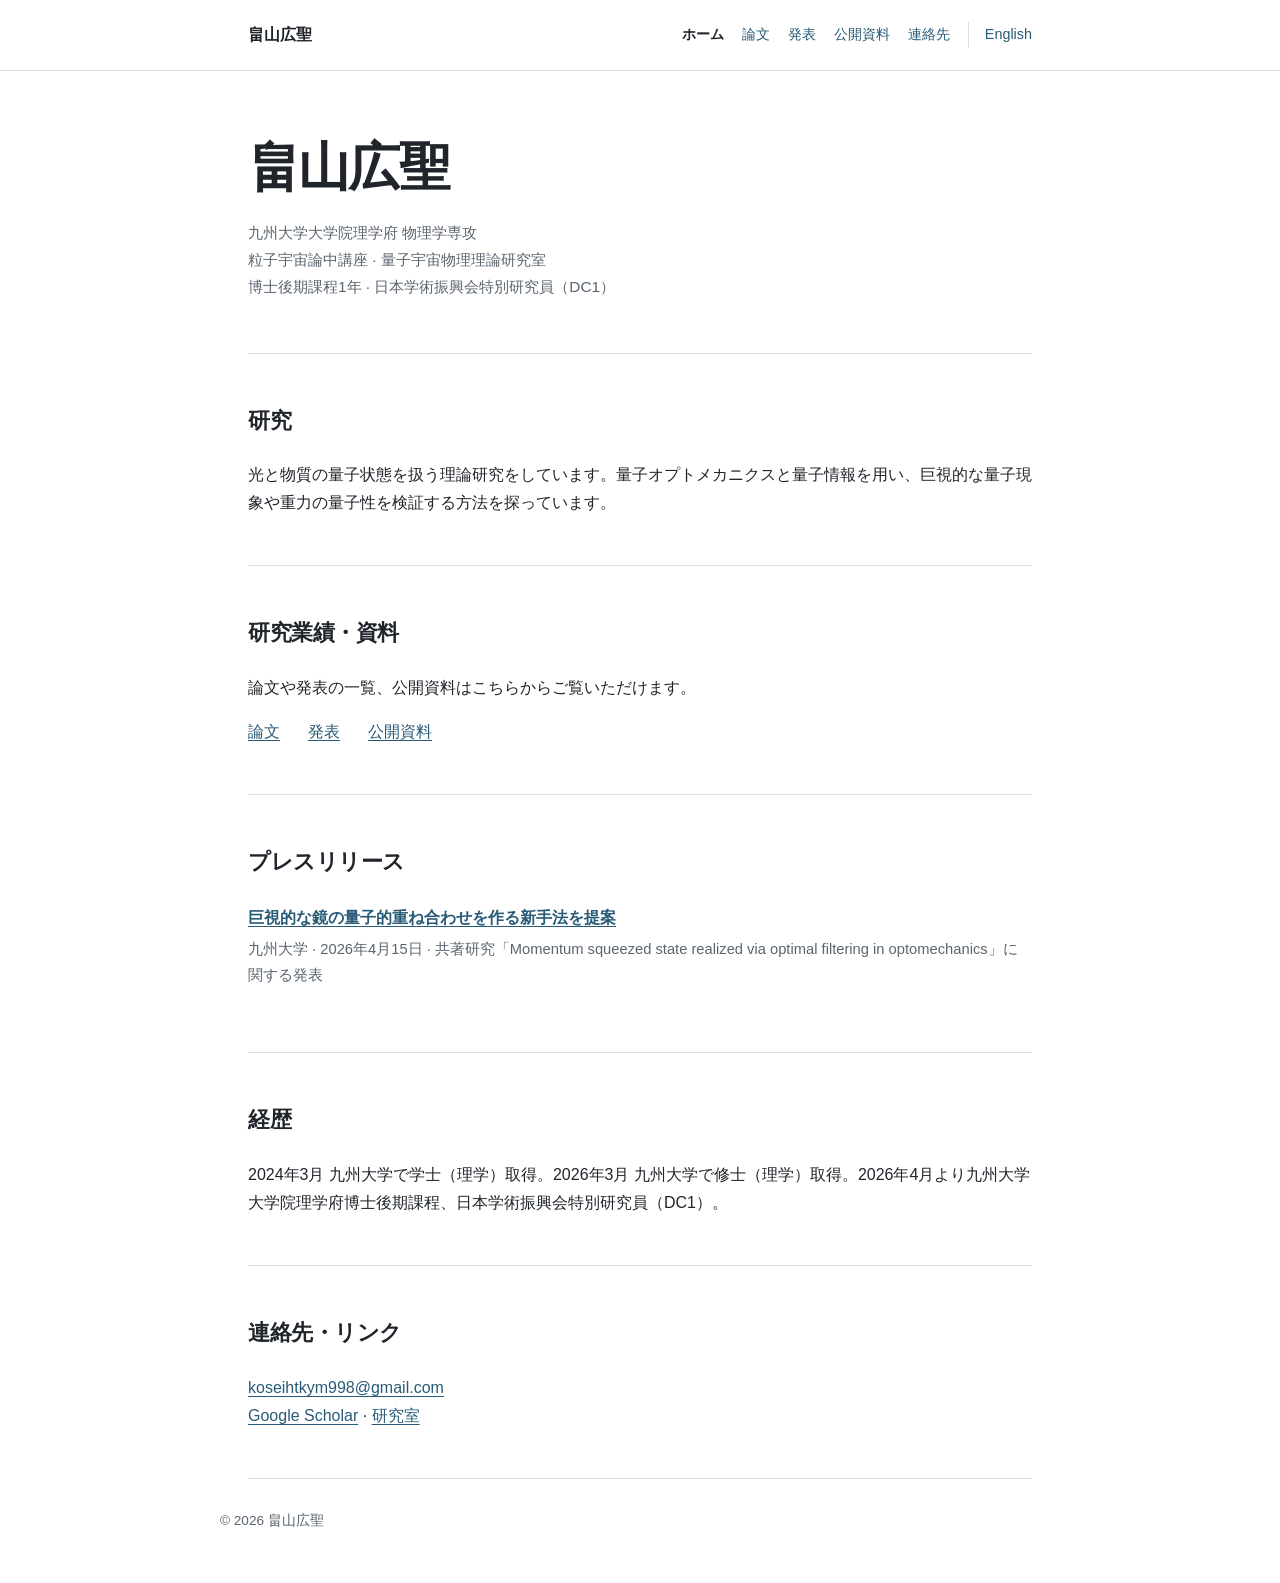
==== index.html @ 405ecbb1 "Restructure bilingual research homepage" ====
<!doctype html>
<html lang="ja">
<head>
<meta charset="utf-8">
<meta name="viewport" content="width=device-width, initial-scale=1">
<meta name="google-site-verification" content="6nYx5RPmrG_COoTqqNHpRUBD3Qcdv2ayeWorcbLdiOY">
<title>畠山広聖 | 九州大学</title>
<meta name="description" content="畠山広聖の研究者ウェブサイト。研究、論文、発表、公開資料と連絡先。">
<link rel="canonical" href="https://kosei103.github.io/">
<link rel="alternate" hreflang="ja" href="https://kosei103.github.io/">
<link rel="alternate" hreflang="en" href="https://kosei103.github.io/en/">
<link rel="stylesheet" href="style.css">
</head>
<body>
<header class="top"><div class="wrap"><a class="brand" href="/">畠山広聖</a><nav class="nav" aria-label="主要メニュー"><a href="/" aria-current="page">ホーム</a><a href="/publications/">論文</a><a href="/talks/">発表</a><a href="/resources/">公開資料</a><a href="/#contact">連絡先</a><a class="lang" href="/en/" lang="en">English</a></nav></div></header>
<main class="wrap">
<section class="hero"><h1>畠山広聖</h1><p class="meta">九州大学大学院理学府 物理学専攻<br>粒子宇宙論中講座 · 量子宇宙物理理論研究室<br>博士後期課程1年 · 日本学術振興会特別研究員（DC1）</p></section>
<section class="section" id="research"><h2>研究</h2><p>光と物質の量子状態を扱う理論研究をしています。量子オプトメカニクスと量子情報を用い、巨視的な量子現象や重力の量子性を検証する方法を探っています。</p></section>
<section class="section directory"><h2>研究業績・資料</h2><p>論文や発表の一覧、公開資料はこちらからご覧いただけます。</p><ul class="directory-list"><li id="publications"><a href="/publications/">論文</a></li><li id="talks"><a href="/talks/">発表</a></li><li id="resources"><a href="/resources/">公開資料</a></li></ul></section>
<section class="section" id="press"><h2>プレスリリース</h2><ul class="list"><li><h3><a href="https://www.kyushu-u.ac.jp/ja/researches/view/1453/">巨視的な鏡の量子的重ね合わせを作る新手法を提案</a></h3><div class="detail">九州大学 · 2026年4月15日 · 共著研究「Momentum squeezed state realized via optimal filtering in optomechanics」に関する発表</div></li></ul></section>
<section class="section" id="cv"><h2>経歴</h2><p>2024年3月 九州大学で学士（理学）取得。2026年3月 九州大学で修士（理学）取得。2026年4月より九州大学大学院理学府博士後期課程、日本学術振興会特別研究員（DC1）。</p></section>
<section class="section" id="contact"><h2>連絡先・リンク</h2><p><a href="mailto:koseihtkym998@gmail.com">koseihtkym998@gmail.com</a><br><a href="https://scholar.google.com/citations?user=Q-Be8_AAAAAJ&amp;hl=ja">Google Scholar</a> · <a href="https://sites.google.com/view/cosmologykyushu/home">研究室</a></p></section>
</main>
<footer class="wrap footer">© <span id="year">2026</span> 畠山広聖</footer><script>document.getElementById("year").textContent=new Date().getFullYear()</script>
</body></html>
---- style.css ----
:root{color-scheme:light;--ink:#20252b;--muted:#5b6570;--rule:#dce1e5;--accent:#285b77;--paper:#fff}
*{box-sizing:border-box}
html{scroll-behavior:smooth}
body{margin:0;background:var(--paper);color:var(--ink);font:16px/1.75 -apple-system,BlinkMacSystemFont,"Hiragino Kaku Gothic ProN","Yu Gothic",Meiryo,Arial,sans-serif}
a{color:var(--accent);text-underline-offset:.18em}
a:hover{text-decoration-thickness:2px}
.wrap{max-width:840px;margin:auto;padding:0 28px}
.top{border-bottom:1px solid var(--rule)}
.top .wrap{display:flex;align-items:center;justify-content:space-between;gap:16px;min-height:70px}
.brand{font-size:1rem;font-weight:650;color:var(--ink);text-decoration:none}
.nav{display:flex;gap:18px;align-items:center;flex-wrap:wrap;font-size:.9rem}
.nav a{text-decoration:none}
.nav a[aria-current=page]{color:var(--ink);font-weight:650}
.lang{border-left:1px solid var(--rule);padding-left:16px}
.hero{padding:64px 0 52px;border-bottom:1px solid var(--rule)}
h1{font-size:clamp(2.05rem,6vw,3.25rem);font-weight:650;letter-spacing:-.035em;line-height:1.25;margin:0 0 20px}
h2{font-size:1.35rem;letter-spacing:-.02em;margin:0 0 22px}
h3{font-size:1.03rem;margin:0 0 5px}
.meta{margin:0;color:var(--muted);font-size:.96rem}
.section{padding:48px 0;border-bottom:1px solid var(--rule)}
.section p{margin:0 0 15px}
.section p:last-child{margin-bottom:0}
.directory-list{list-style:none;display:flex;flex-wrap:wrap;gap:12px 28px;padding:0;margin:16px 0 0}
.directory-list li{scroll-margin-top:24px}
.list{list-style:none;padding:0;margin:0}
.list li{padding:16px 0;border-top:1px solid var(--rule)}
.list li:first-child{border-top:0;padding-top:0}
.list.numbered{list-style:decimal;padding-left:2rem}
.list.numbered li{padding-left:.35rem}
.list.numbered li::marker{color:var(--muted);font-variant-numeric:tabular-nums}
.detail{color:var(--muted);font-size:.92rem}
.page-head{padding:62px 0 20px}
.page-head h1{font-size:clamp(1.9rem,5vw,2.7rem);margin:0}
.subpage-content{padding-top:12px}
.page-note{margin-bottom:24px!important}
.footer{color:var(--muted);font-size:.85rem;padding:30px 0 50px}
@media(max-width:610px){.top .wrap{align-items:flex-start;flex-direction:column;padding-top:16px;padding-bottom:16px;gap:8px}.nav{gap:12px 15px}.hero{padding:48px 0 40px}.section{padding:38px 0}.page-head{padding-top:42px}}
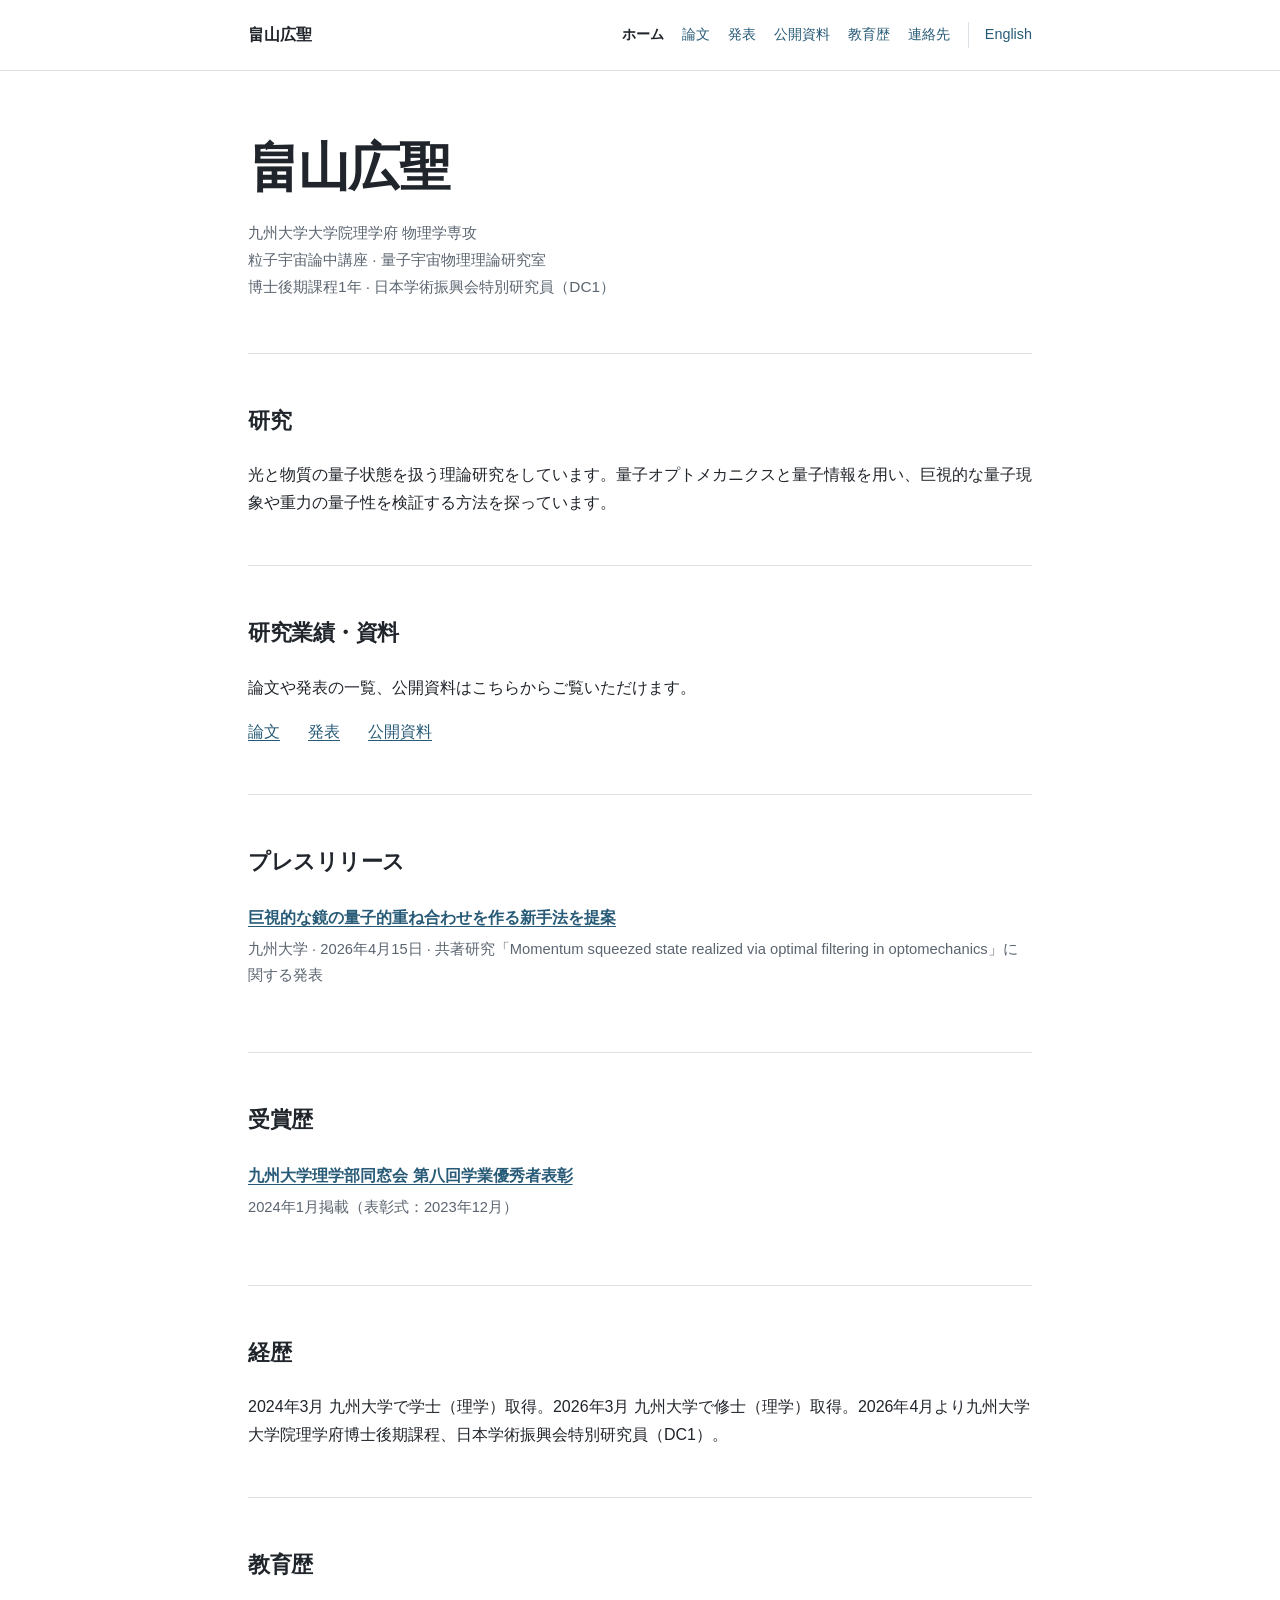
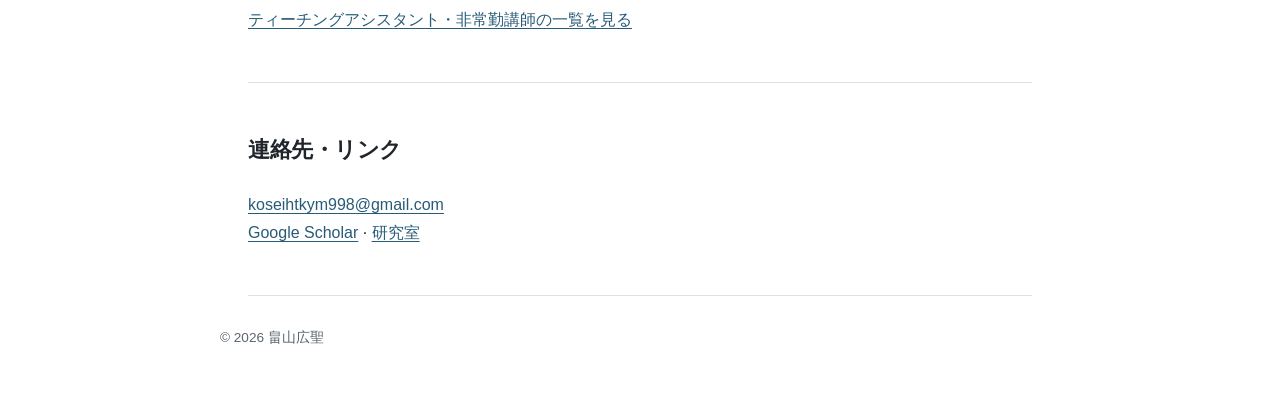
==== commit 02079a73: "Add award and teaching navigation" ====
--- a/index.html
+++ b/index.html
@@ -12,13 +12,15 @@
 <link rel="stylesheet" href="style.css">
 </head>
 <body>
-<header class="top"><div class="wrap"><a class="brand" href="/">畠山広聖</a><nav class="nav" aria-label="主要メニュー"><a href="/" aria-current="page">ホーム</a><a href="/publications/">論文</a><a href="/talks/">発表</a><a href="/resources/">公開資料</a><a href="/#contact">連絡先</a><a class="lang" href="/en/" lang="en">English</a></nav></div></header>
+<header class="top"><div class="wrap"><a class="brand" href="/">畠山広聖</a><nav class="nav" aria-label="主要メニュー"><a href="/" aria-current="page">ホーム</a><a href="/publications/">論文</a><a href="/talks/">発表</a><a href="/resources/">公開資料</a><a href="/teaching/">教育歴</a><a href="/#contact">連絡先</a><a class="lang" href="/en/" lang="en">English</a></nav></div></header>
 <main class="wrap">
 <section class="hero"><h1>畠山広聖</h1><p class="meta">九州大学大学院理学府 物理学専攻<br>粒子宇宙論中講座 · 量子宇宙物理理論研究室<br>博士後期課程1年 · 日本学術振興会特別研究員（DC1）</p></section>
 <section class="section" id="research"><h2>研究</h2><p>光と物質の量子状態を扱う理論研究をしています。量子オプトメカニクスと量子情報を用い、巨視的な量子現象や重力の量子性を検証する方法を探っています。</p></section>
 <section class="section directory"><h2>研究業績・資料</h2><p>論文や発表の一覧、公開資料はこちらからご覧いただけます。</p><ul class="directory-list"><li id="publications"><a href="/publications/">論文</a></li><li id="talks"><a href="/talks/">発表</a></li><li id="resources"><a href="/resources/">公開資料</a></li></ul></section>
 <section class="section" id="press"><h2>プレスリリース</h2><ul class="list"><li><h3><a href="https://www.kyushu-u.ac.jp/ja/researches/view/1453/">巨視的な鏡の量子的重ね合わせを作る新手法を提案</a></h3><div class="detail">九州大学 · 2026年4月15日 · 共著研究「Momentum squeezed state realized via optimal filtering in optomechanics」に関する発表</div></li></ul></section>
+<section class="section" id="awards"><h2>受賞歴</h2><ul class="list"><li><h3><a href="https://alumni.sci.kyushu-u.ac.jp/news/news_240115.html">九州大学理学部同窓会 第八回学業優秀者表彰</a></h3><div class="detail">2024年1月掲載（表彰式：2023年12月）</div></li></ul></section>
 <section class="section" id="cv"><h2>経歴</h2><p>2024年3月 九州大学で学士（理学）取得。2026年3月 九州大学で修士（理学）取得。2026年4月より九州大学大学院理学府博士後期課程、日本学術振興会特別研究員（DC1）。</p></section>
+<section class="section"><h2>教育歴</h2><p><a href="/teaching/">ティーチングアシスタント・非常勤講師の一覧を見る</a></p></section>
 <section class="section" id="contact"><h2>連絡先・リンク</h2><p><a href="mailto:koseihtkym998@gmail.com">koseihtkym998@gmail.com</a><br><a href="https://scholar.google.com/citations?user=Q-Be8_AAAAAJ&amp;hl=ja">Google Scholar</a> · <a href="https://sites.google.com/view/cosmologykyushu/home">研究室</a></p></section>
 </main>
 <footer class="wrap footer">© <span id="year">2026</span> 畠山広聖</footer><script>document.getElementById("year").textContent=new Date().getFullYear()</script>
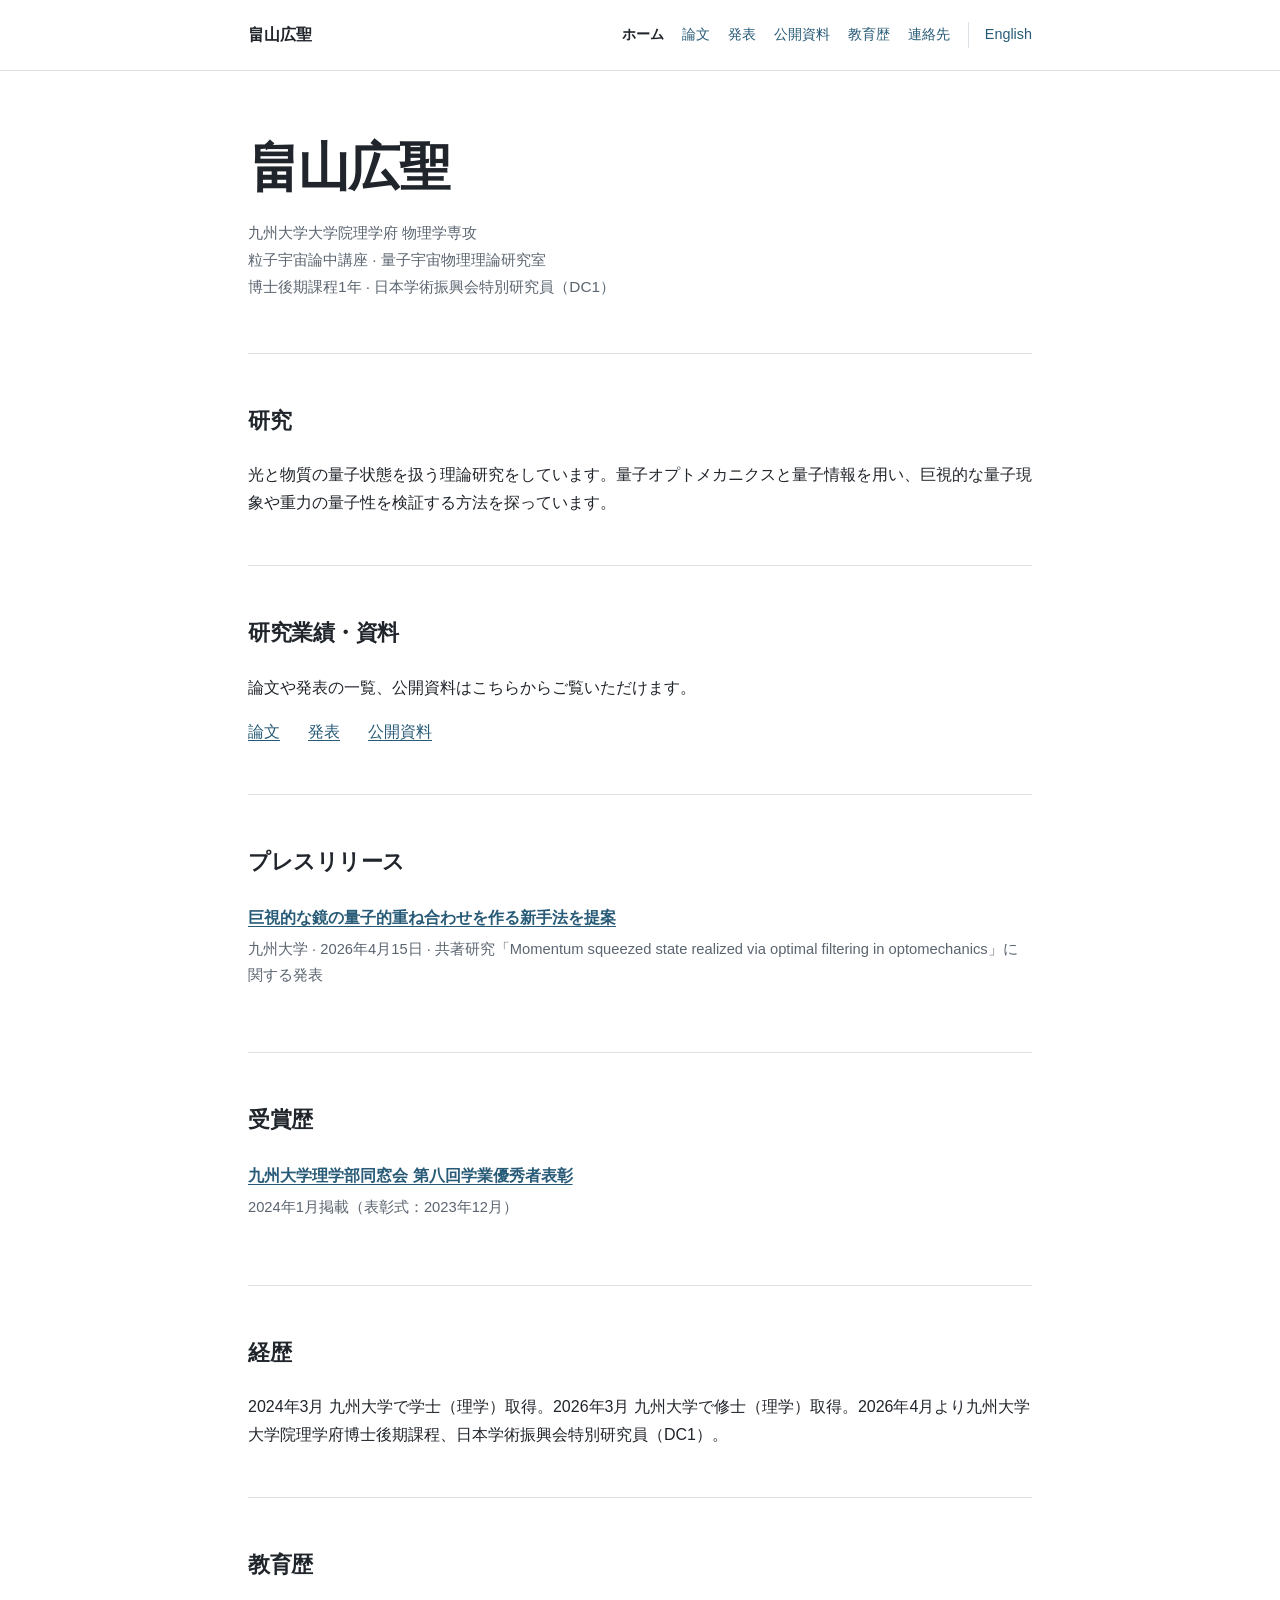
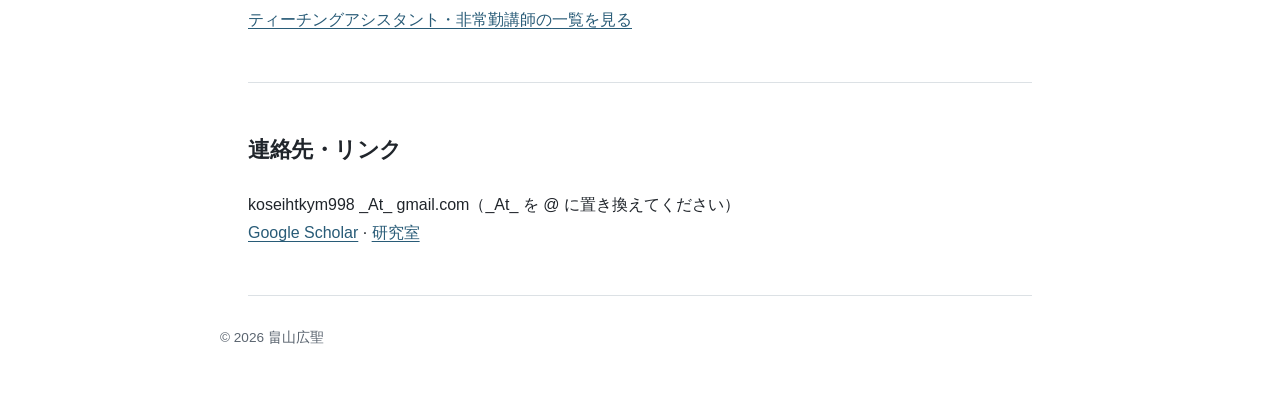
==== commit e49f3870: "Update search title and contact display" ====
--- a/index.html
+++ b/index.html
@@ -4,8 +4,8 @@
 <meta charset="utf-8">
 <meta name="viewport" content="width=device-width, initial-scale=1">
 <meta name="google-site-verification" content="6nYx5RPmrG_COoTqqNHpRUBD3Qcdv2ayeWorcbLdiOY">
-<title>畠山広聖 | 九州大学</title>
-<meta name="description" content="畠山広聖の研究者ウェブサイト。研究、論文、発表、公開資料と連絡先。">
+<title>Kosei Hatakeyama webpage - 畠山広聖</title>
+<meta name="description" content="畠山広聖（Kosei Hatakeyama）。九州大学大学院理学府 物理学専攻、量子宇宙物理理論研究室。博士後期課程・日本学術振興会特別研究員（DC1）。">
 <link rel="canonical" href="https://kosei103.github.io/">
 <link rel="alternate" hreflang="ja" href="https://kosei103.github.io/">
 <link rel="alternate" hreflang="en" href="https://kosei103.github.io/en/">
@@ -19,9 +19,9 @@
 <section class="section directory"><h2>研究業績・資料</h2><p>論文や発表の一覧、公開資料はこちらからご覧いただけます。</p><ul class="directory-list"><li id="publications"><a href="/publications/">論文</a></li><li id="talks"><a href="/talks/">発表</a></li><li id="resources"><a href="/resources/">公開資料</a></li></ul></section>
 <section class="section" id="press"><h2>プレスリリース</h2><ul class="list"><li><h3><a href="https://www.kyushu-u.ac.jp/ja/researches/view/1453/">巨視的な鏡の量子的重ね合わせを作る新手法を提案</a></h3><div class="detail">九州大学 · 2026年4月15日 · 共著研究「Momentum squeezed state realized via optimal filtering in optomechanics」に関する発表</div></li></ul></section>
 <section class="section" id="awards"><h2>受賞歴</h2><ul class="list"><li><h3><a href="https://alumni.sci.kyushu-u.ac.jp/news/news_240115.html">九州大学理学部同窓会 第八回学業優秀者表彰</a></h3><div class="detail">2024年1月掲載（表彰式：2023年12月）</div></li></ul></section>
-<section class="section" id="cv"><h2>経歴</h2><p>2024年3月 九州大学で学士（理学）取得。2026年3月 九州大学で修士（理学）取得。2026年4月より九州大学大学院理学府博士後期課程、日本学術振興会特別研究員（DC1）。</p></section>
+<section class="section" id="cv" data-nosnippet><h2>経歴</h2><p>2024年3月 九州大学で学士（理学）取得。2026年3月 九州大学で修士（理学）取得。2026年4月より九州大学大学院理学府博士後期課程、日本学術振興会特別研究員（DC1）。</p></section>
 <section class="section"><h2>教育歴</h2><p><a href="/teaching/">ティーチングアシスタント・非常勤講師の一覧を見る</a></p></section>
-<section class="section" id="contact"><h2>連絡先・リンク</h2><p><a href="mailto:koseihtkym998@gmail.com">koseihtkym998@gmail.com</a><br><a href="https://scholar.google.com/citations?user=Q-Be8_AAAAAJ&amp;hl=ja">Google Scholar</a> · <a href="https://sites.google.com/view/cosmologykyushu/home">研究室</a></p></section>
+<section class="section" id="contact"><h2>連絡先・リンク</h2><p>koseihtkym998 _At_ gmail.com（_At_ を @ に置き換えてください）<br><a href="https://scholar.google.com/citations?user=Q-Be8_AAAAAJ&amp;hl=ja">Google Scholar</a> · <a href="https://sites.google.com/view/cosmologykyushu/home">研究室</a></p></section>
 </main>
 <footer class="wrap footer">© <span id="year">2026</span> 畠山広聖</footer><script>document.getElementById("year").textContent=new Date().getFullYear()</script>
 </body></html>
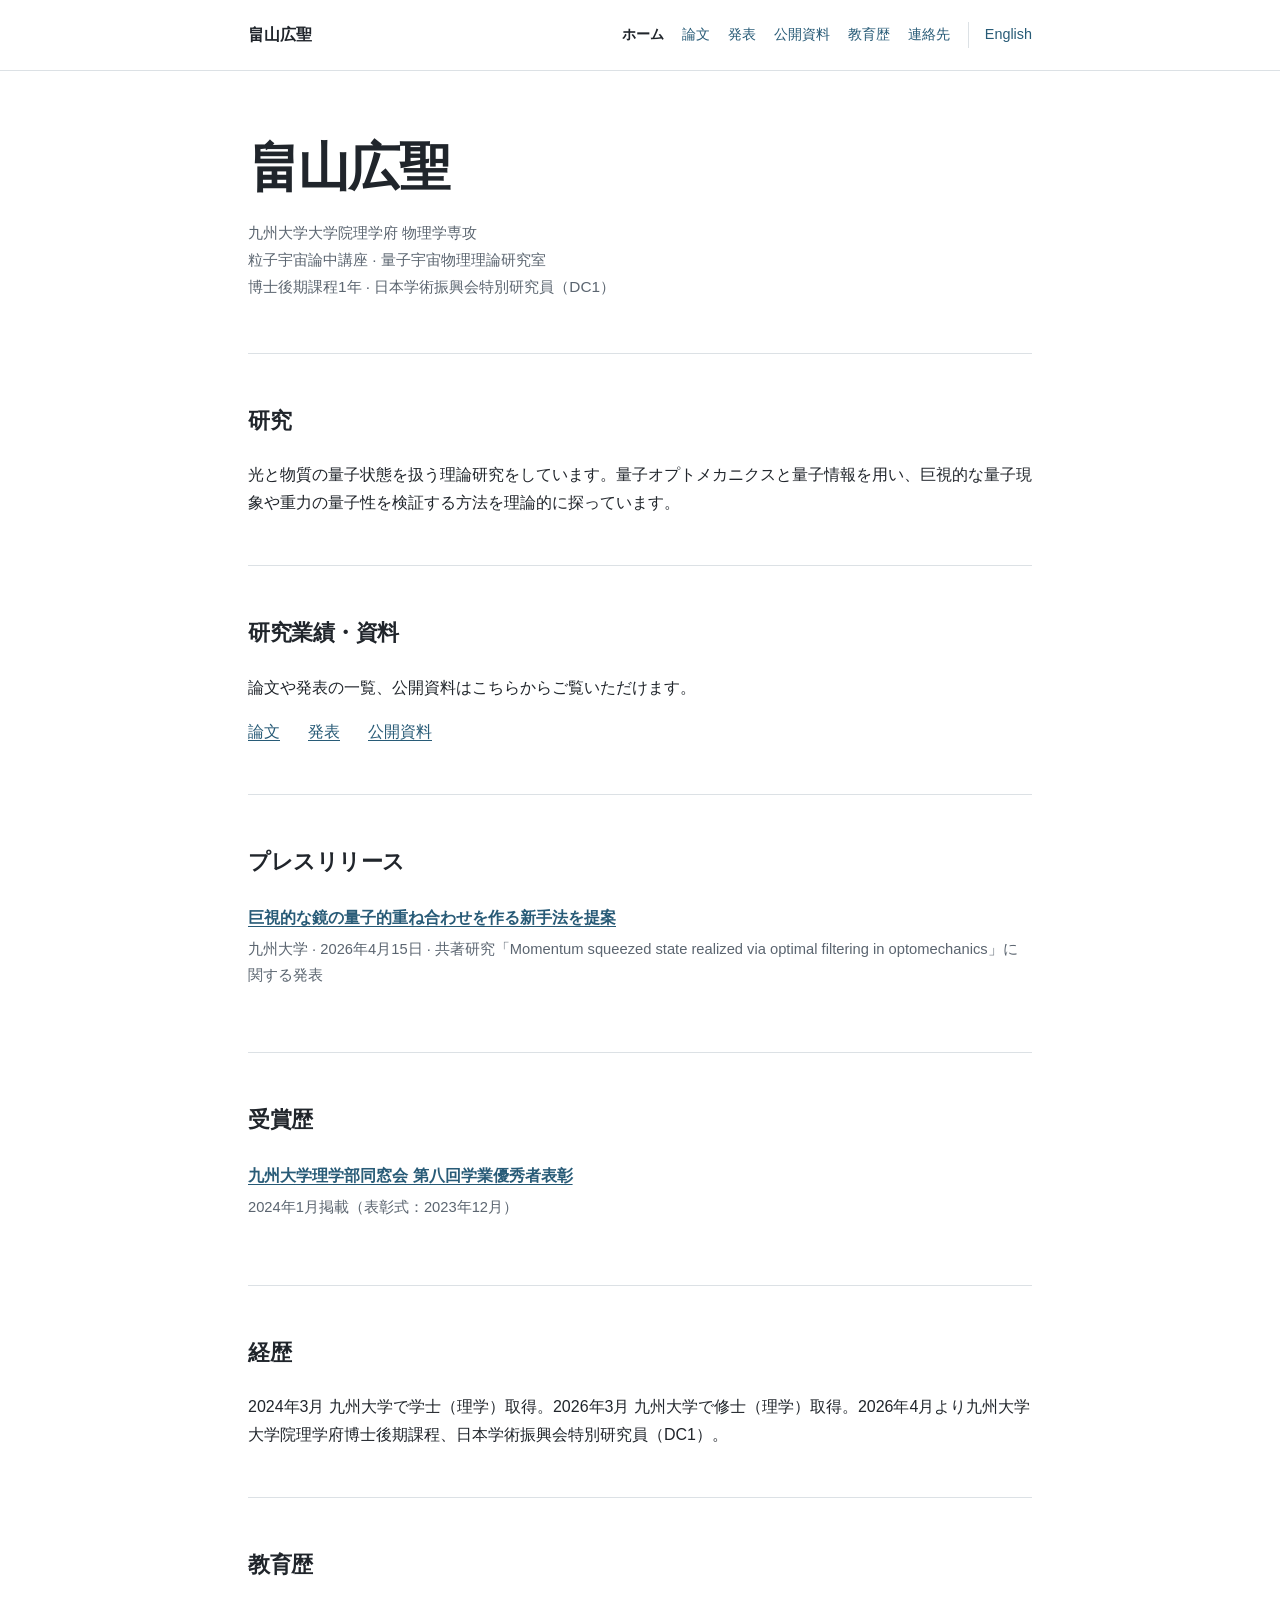
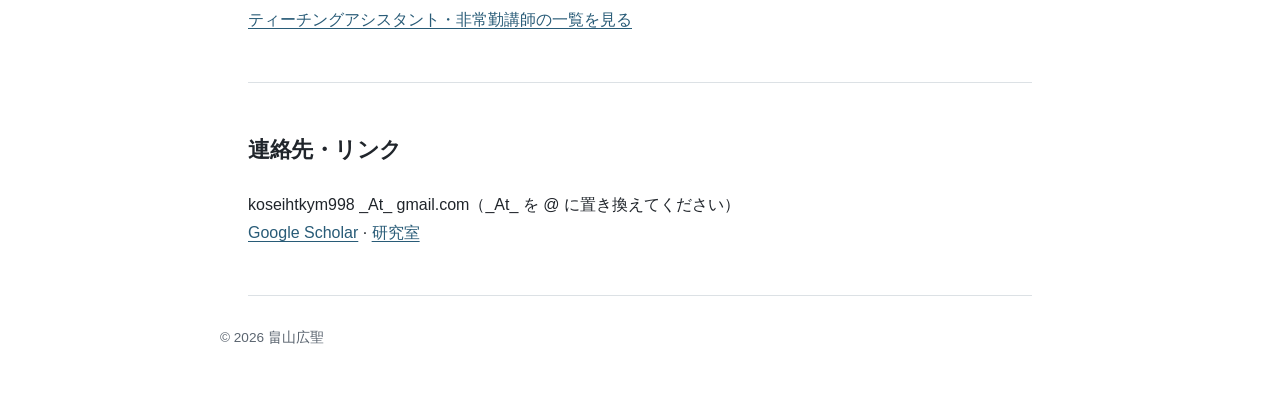
==== commit a88a9332: "Update index.html" ====
--- a/index.html
+++ b/index.html
@@ -5,7 +5,7 @@
 <meta name="viewport" content="width=device-width, initial-scale=1">
 <meta name="google-site-verification" content="6nYx5RPmrG_COoTqqNHpRUBD3Qcdv2ayeWorcbLdiOY">
 <title>Kosei Hatakeyama webpage - 畠山広聖</title>
-<meta name="description" content="畠山広聖（Kosei Hatakeyama）。九州大学大学院理学府 物理学専攻、量子宇宙物理理論研究室。博士後期課程・日本学術振興会特別研究員（DC1）。">
+<meta name="description" content="畠山広聖（Kosei Hatakeyama）。九州大学大学院理学府 物理学専攻 量子宇宙物理理論研究室。博士後期課程・日本学術振興会特別研究員（DC1）。">
 <link rel="canonical" href="https://kosei103.github.io/">
 <link rel="alternate" hreflang="ja" href="https://kosei103.github.io/">
 <link rel="alternate" hreflang="en" href="https://kosei103.github.io/en/">
@@ -15,7 +15,7 @@
 <header class="top"><div class="wrap"><a class="brand" href="/">畠山広聖</a><nav class="nav" aria-label="主要メニュー"><a href="/" aria-current="page">ホーム</a><a href="/publications/">論文</a><a href="/talks/">発表</a><a href="/resources/">公開資料</a><a href="/teaching/">教育歴</a><a href="/#contact">連絡先</a><a class="lang" href="/en/" lang="en">English</a></nav></div></header>
 <main class="wrap">
 <section class="hero"><h1>畠山広聖</h1><p class="meta">九州大学大学院理学府 物理学専攻<br>粒子宇宙論中講座 · 量子宇宙物理理論研究室<br>博士後期課程1年 · 日本学術振興会特別研究員（DC1）</p></section>
-<section class="section" id="research"><h2>研究</h2><p>光と物質の量子状態を扱う理論研究をしています。量子オプトメカニクスと量子情報を用い、巨視的な量子現象や重力の量子性を検証する方法を探っています。</p></section>
+<section class="section" id="research"><h2>研究</h2><p>光と物質の量子状態を扱う理論研究をしています。量子オプトメカニクスと量子情報を用い、巨視的な量子現象や重力の量子性を検証する方法を理論的に探っています。</p></section>
 <section class="section directory"><h2>研究業績・資料</h2><p>論文や発表の一覧、公開資料はこちらからご覧いただけます。</p><ul class="directory-list"><li id="publications"><a href="/publications/">論文</a></li><li id="talks"><a href="/talks/">発表</a></li><li id="resources"><a href="/resources/">公開資料</a></li></ul></section>
 <section class="section" id="press"><h2>プレスリリース</h2><ul class="list"><li><h3><a href="https://www.kyushu-u.ac.jp/ja/researches/view/1453/">巨視的な鏡の量子的重ね合わせを作る新手法を提案</a></h3><div class="detail">九州大学 · 2026年4月15日 · 共著研究「Momentum squeezed state realized via optimal filtering in optomechanics」に関する発表</div></li></ul></section>
 <section class="section" id="awards"><h2>受賞歴</h2><ul class="list"><li><h3><a href="https://alumni.sci.kyushu-u.ac.jp/news/news_240115.html">九州大学理学部同窓会 第八回学業優秀者表彰</a></h3><div class="detail">2024年1月掲載（表彰式：2023年12月）</div></li></ul></section>
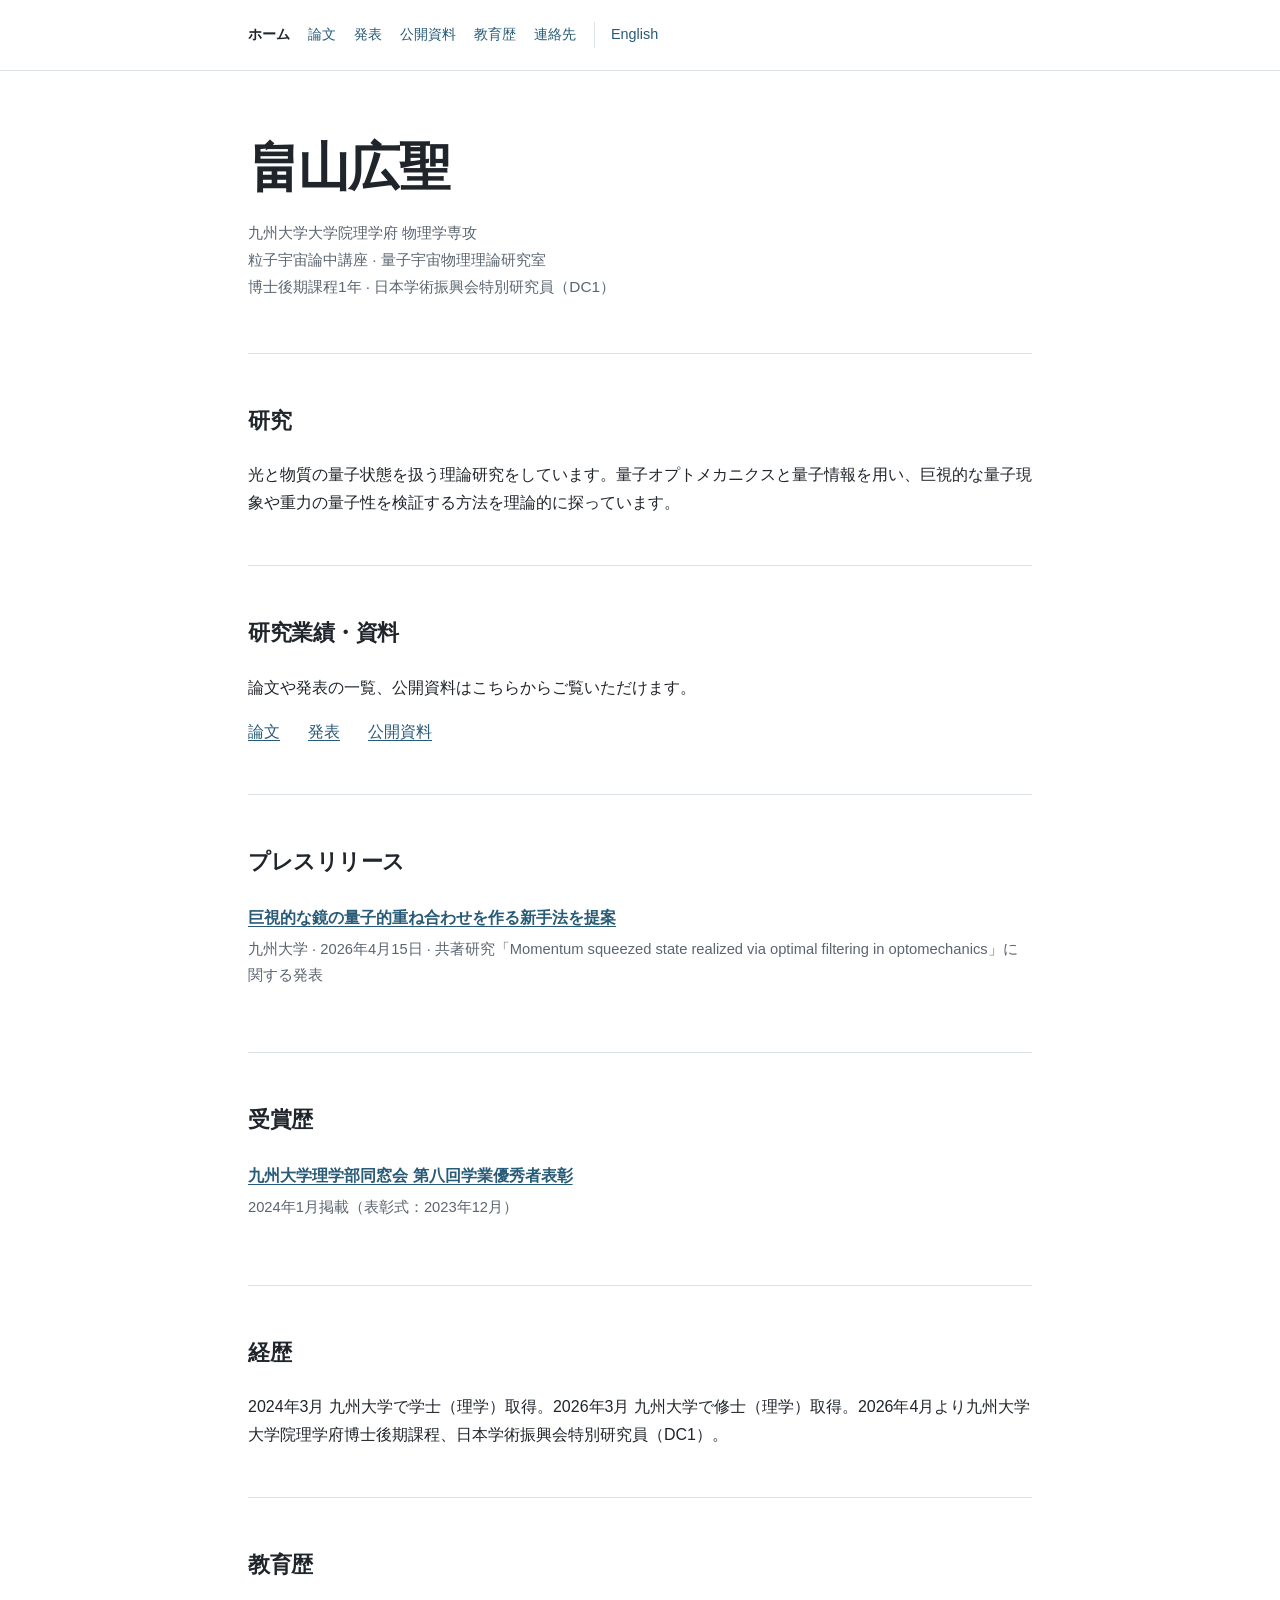
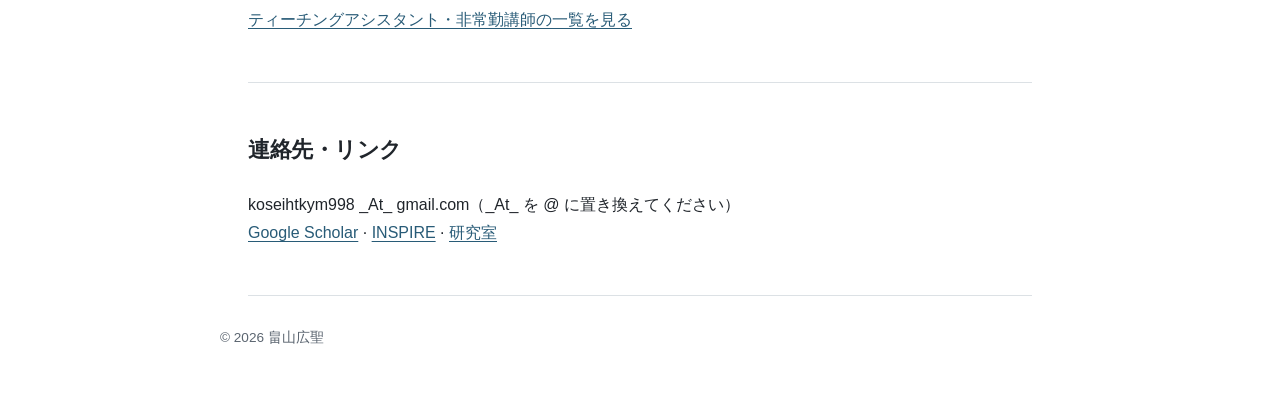
==== commit 11b21b6e: "Update index.html layout and links" ====
--- a/index.html
+++ b/index.html
@@ -21,7 +21,7 @@
 <section class="section" id="awards"><h2>受賞歴</h2><ul class="list"><li><h3><a href="https://alumni.sci.kyushu-u.ac.jp/news/news_240115.html">九州大学理学部同窓会 第八回学業優秀者表彰</a></h3><div class="detail">2024年1月掲載（表彰式：2023年12月）</div></li></ul></section>
 <section class="section" id="cv" data-nosnippet><h2>経歴</h2><p>2024年3月 九州大学で学士（理学）取得。2026年3月 九州大学で修士（理学）取得。2026年4月より九州大学大学院理学府博士後期課程、日本学術振興会特別研究員（DC1）。</p></section>
 <section class="section"><h2>教育歴</h2><p><a href="/teaching/">ティーチングアシスタント・非常勤講師の一覧を見る</a></p></section>
-<section class="section" id="contact"><h2>連絡先・リンク</h2><p>koseihtkym998 _At_ gmail.com（_At_ を @ に置き換えてください）<br><a href="https://scholar.google.com/citations?user=Q-Be8_AAAAAJ&amp;hl=ja">Google Scholar</a> · <a href="https://sites.google.com/view/cosmologykyushu/home">研究室</a></p></section>
+<section class="section" id="contact"><h2>連絡先・リンク</h2><p>koseihtkym998 _At_ gmail.com（_At_ を @ に置き換えてください）<br><a href="https://scholar.google.com/citations?user=Q-Be8_AAAAAJ&amp;hl=ja">Google Scholar</a> · <a href="https://inspirehep.net/authors/2896554">INSPIRE</a> · <a href="https://sites.google.com/view/cosmologykyushu/home">研究室</a></p></section>
 </main>
 <footer class="wrap footer">© <span id="year">2026</span> 畠山広聖</footer><script>document.getElementById("year").textContent=new Date().getFullYear()</script>
 </body></html>
--- a/style.css
+++ b/style.css
@@ -7,7 +7,7 @@
 .wrap{max-width:840px;margin:auto;padding:0 28px}
 .top{border-bottom:1px solid var(--rule)}
 .top .wrap{display:flex;align-items:center;justify-content:space-between;gap:16px;min-height:70px}
-.brand{font-size:1rem;font-weight:650;color:var(--ink);text-decoration:none}
+.brand{display:none}
 .nav{display:flex;gap:18px;align-items:center;flex-wrap:wrap;font-size:.9rem}
 .nav a{text-decoration:none}
 .nav a[aria-current=page]{color:var(--ink);font-weight:650}
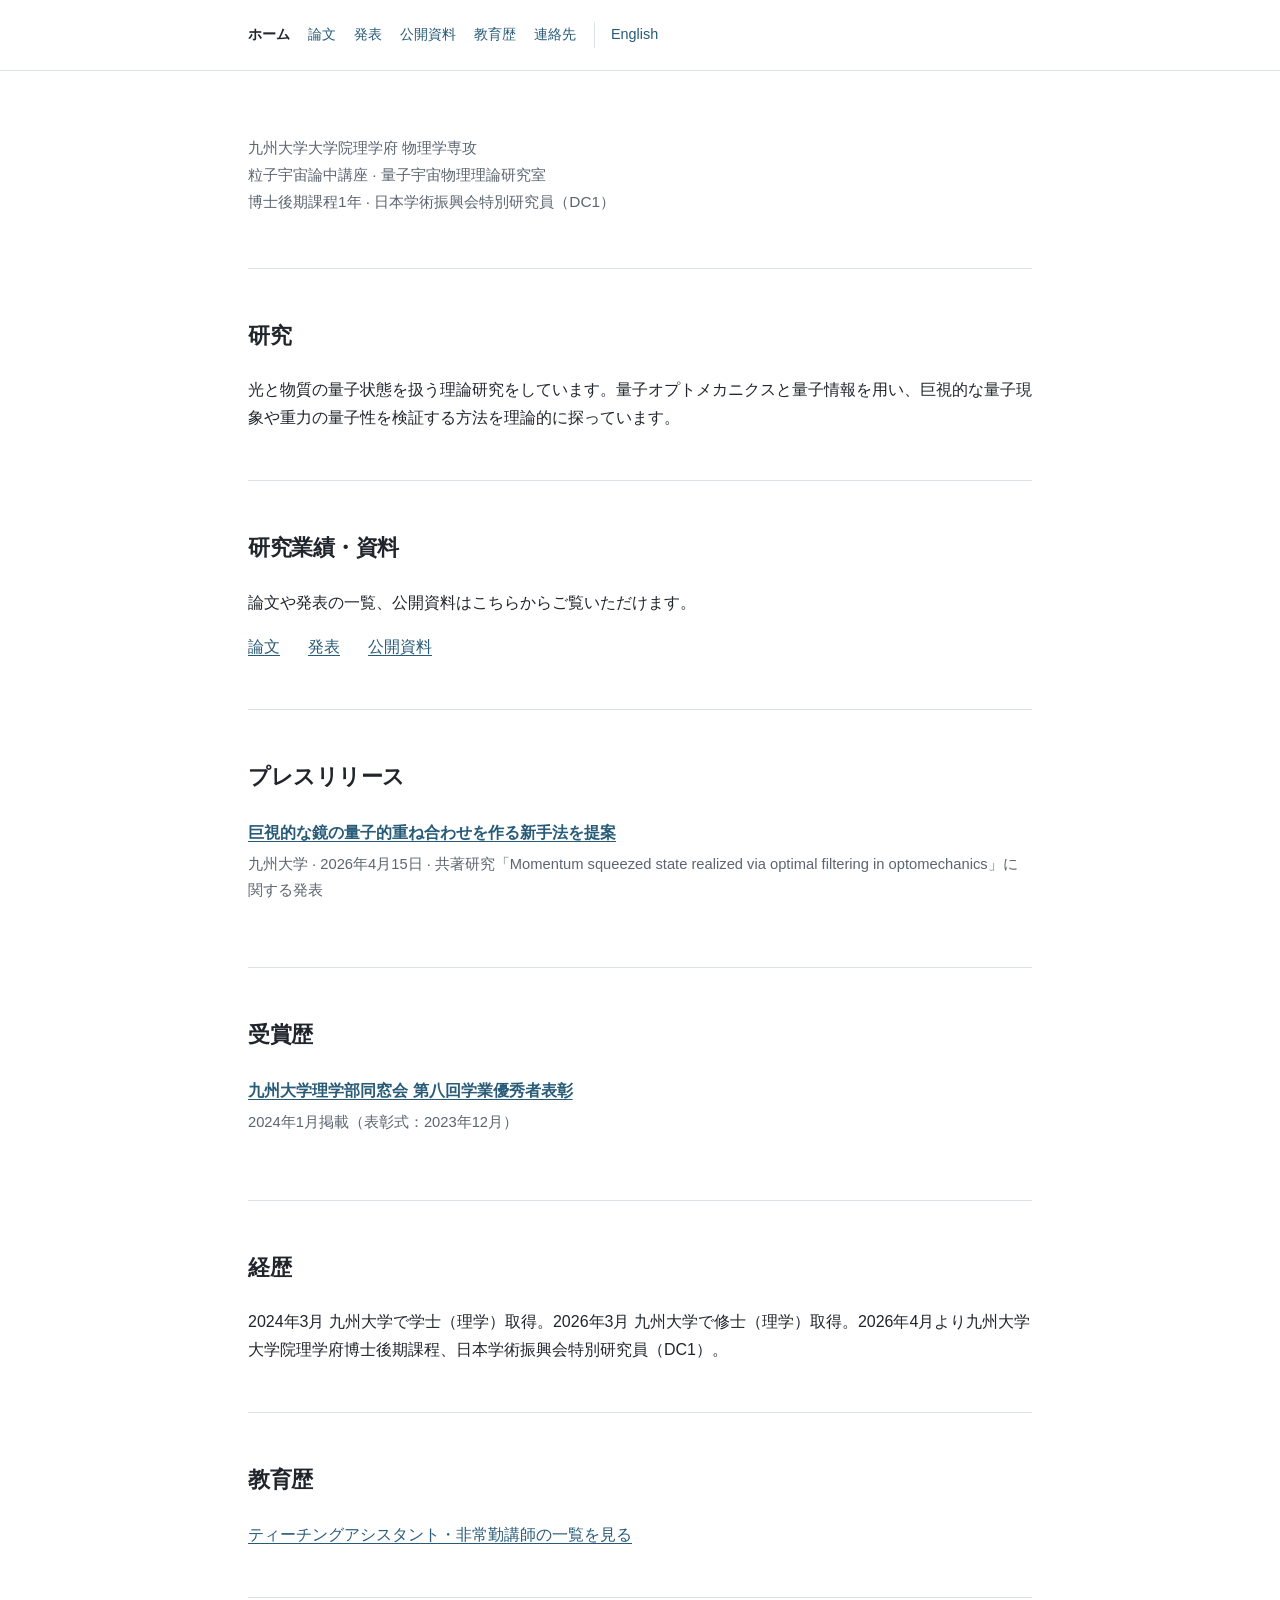
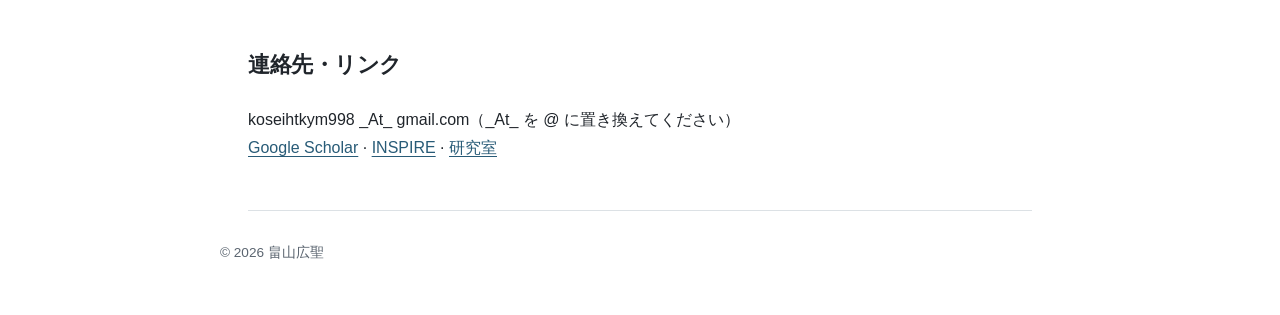
==== commit 01aae4e2: "Remove homepage name heading" ====
--- a/index.html
+++ b/index.html
@@ -14,7 +14,7 @@
 <body>
 <header class="top"><div class="wrap"><a class="brand" href="/">畠山広聖</a><nav class="nav" aria-label="主要メニュー"><a href="/" aria-current="page">ホーム</a><a href="/publications/">論文</a><a href="/talks/">発表</a><a href="/resources/">公開資料</a><a href="/teaching/">教育歴</a><a href="/#contact">連絡先</a><a class="lang" href="/en/" lang="en">English</a></nav></div></header>
 <main class="wrap">
-<section class="hero"><h1>畠山広聖</h1><p class="meta">九州大学大学院理学府 物理学専攻<br>粒子宇宙論中講座 · 量子宇宙物理理論研究室<br>博士後期課程1年 · 日本学術振興会特別研究員（DC1）</p></section>
+<section class="hero"><p class="meta">九州大学大学院理学府 物理学専攻<br>粒子宇宙論中講座 · 量子宇宙物理理論研究室<br>博士後期課程1年 · 日本学術振興会特別研究員（DC1）</p></section>
 <section class="section" id="research"><h2>研究</h2><p>光と物質の量子状態を扱う理論研究をしています。量子オプトメカニクスと量子情報を用い、巨視的な量子現象や重力の量子性を検証する方法を理論的に探っています。</p></section>
 <section class="section directory"><h2>研究業績・資料</h2><p>論文や発表の一覧、公開資料はこちらからご覧いただけます。</p><ul class="directory-list"><li id="publications"><a href="/publications/">論文</a></li><li id="talks"><a href="/talks/">発表</a></li><li id="resources"><a href="/resources/">公開資料</a></li></ul></section>
 <section class="section" id="press"><h2>プレスリリース</h2><ul class="list"><li><h3><a href="https://www.kyushu-u.ac.jp/ja/researches/view/1453/">巨視的な鏡の量子的重ね合わせを作る新手法を提案</a></h3><div class="detail">九州大学 · 2026年4月15日 · 共著研究「Momentum squeezed state realized via optimal filtering in optomechanics」に関する発表</div></li></ul></section>
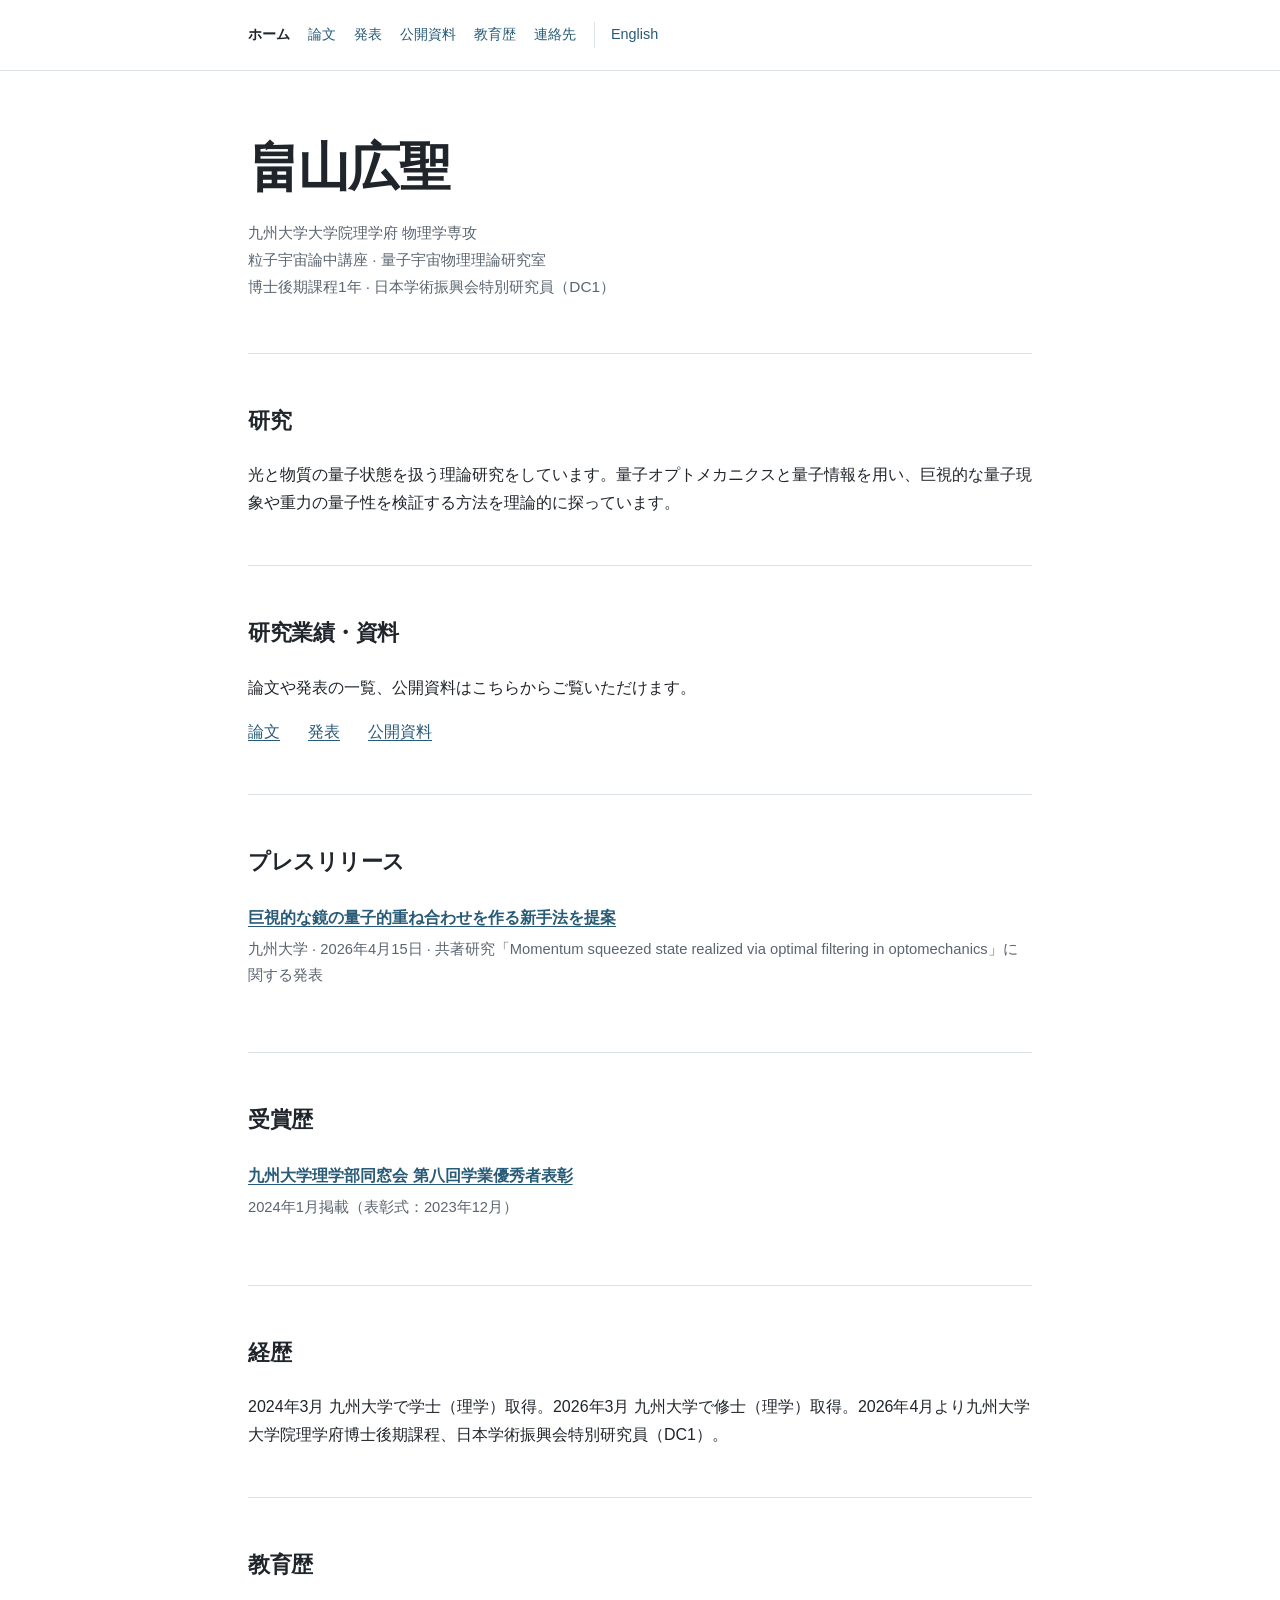
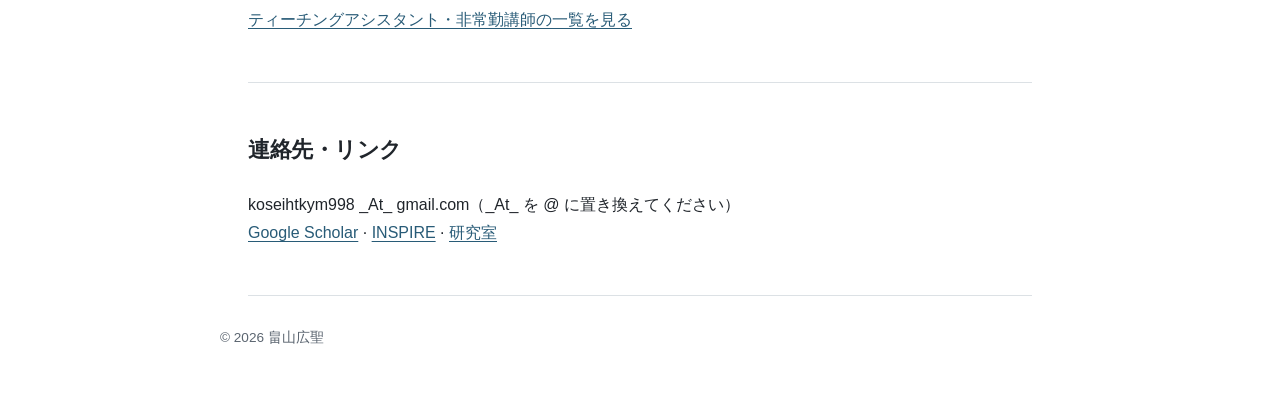
==== commit d1fc6f1c: "Update index.html" ====
--- a/index.html
+++ b/index.html
@@ -14,7 +14,7 @@
 <body>
 <header class="top"><div class="wrap"><a class="brand" href="/">畠山広聖</a><nav class="nav" aria-label="主要メニュー"><a href="/" aria-current="page">ホーム</a><a href="/publications/">論文</a><a href="/talks/">発表</a><a href="/resources/">公開資料</a><a href="/teaching/">教育歴</a><a href="/#contact">連絡先</a><a class="lang" href="/en/" lang="en">English</a></nav></div></header>
 <main class="wrap">
-<section class="hero"><p class="meta">九州大学大学院理学府 物理学専攻<br>粒子宇宙論中講座 · 量子宇宙物理理論研究室<br>博士後期課程1年 · 日本学術振興会特別研究員（DC1）</p></section>
+<section class="hero"><h1>畠山広聖</h1><p class="meta">九州大学大学院理学府 物理学専攻<br>粒子宇宙論中講座 · 量子宇宙物理理論研究室<br>博士後期課程1年 · 日本学術振興会特別研究員（DC1）</p></section>
 <section class="section" id="research"><h2>研究</h2><p>光と物質の量子状態を扱う理論研究をしています。量子オプトメカニクスと量子情報を用い、巨視的な量子現象や重力の量子性を検証する方法を理論的に探っています。</p></section>
 <section class="section directory"><h2>研究業績・資料</h2><p>論文や発表の一覧、公開資料はこちらからご覧いただけます。</p><ul class="directory-list"><li id="publications"><a href="/publications/">論文</a></li><li id="talks"><a href="/talks/">発表</a></li><li id="resources"><a href="/resources/">公開資料</a></li></ul></section>
 <section class="section" id="press"><h2>プレスリリース</h2><ul class="list"><li><h3><a href="https://www.kyushu-u.ac.jp/ja/researches/view/1453/">巨視的な鏡の量子的重ね合わせを作る新手法を提案</a></h3><div class="detail">九州大学 · 2026年4月15日 · 共著研究「Momentum squeezed state realized via optimal filtering in optomechanics」に関する発表</div></li></ul></section>
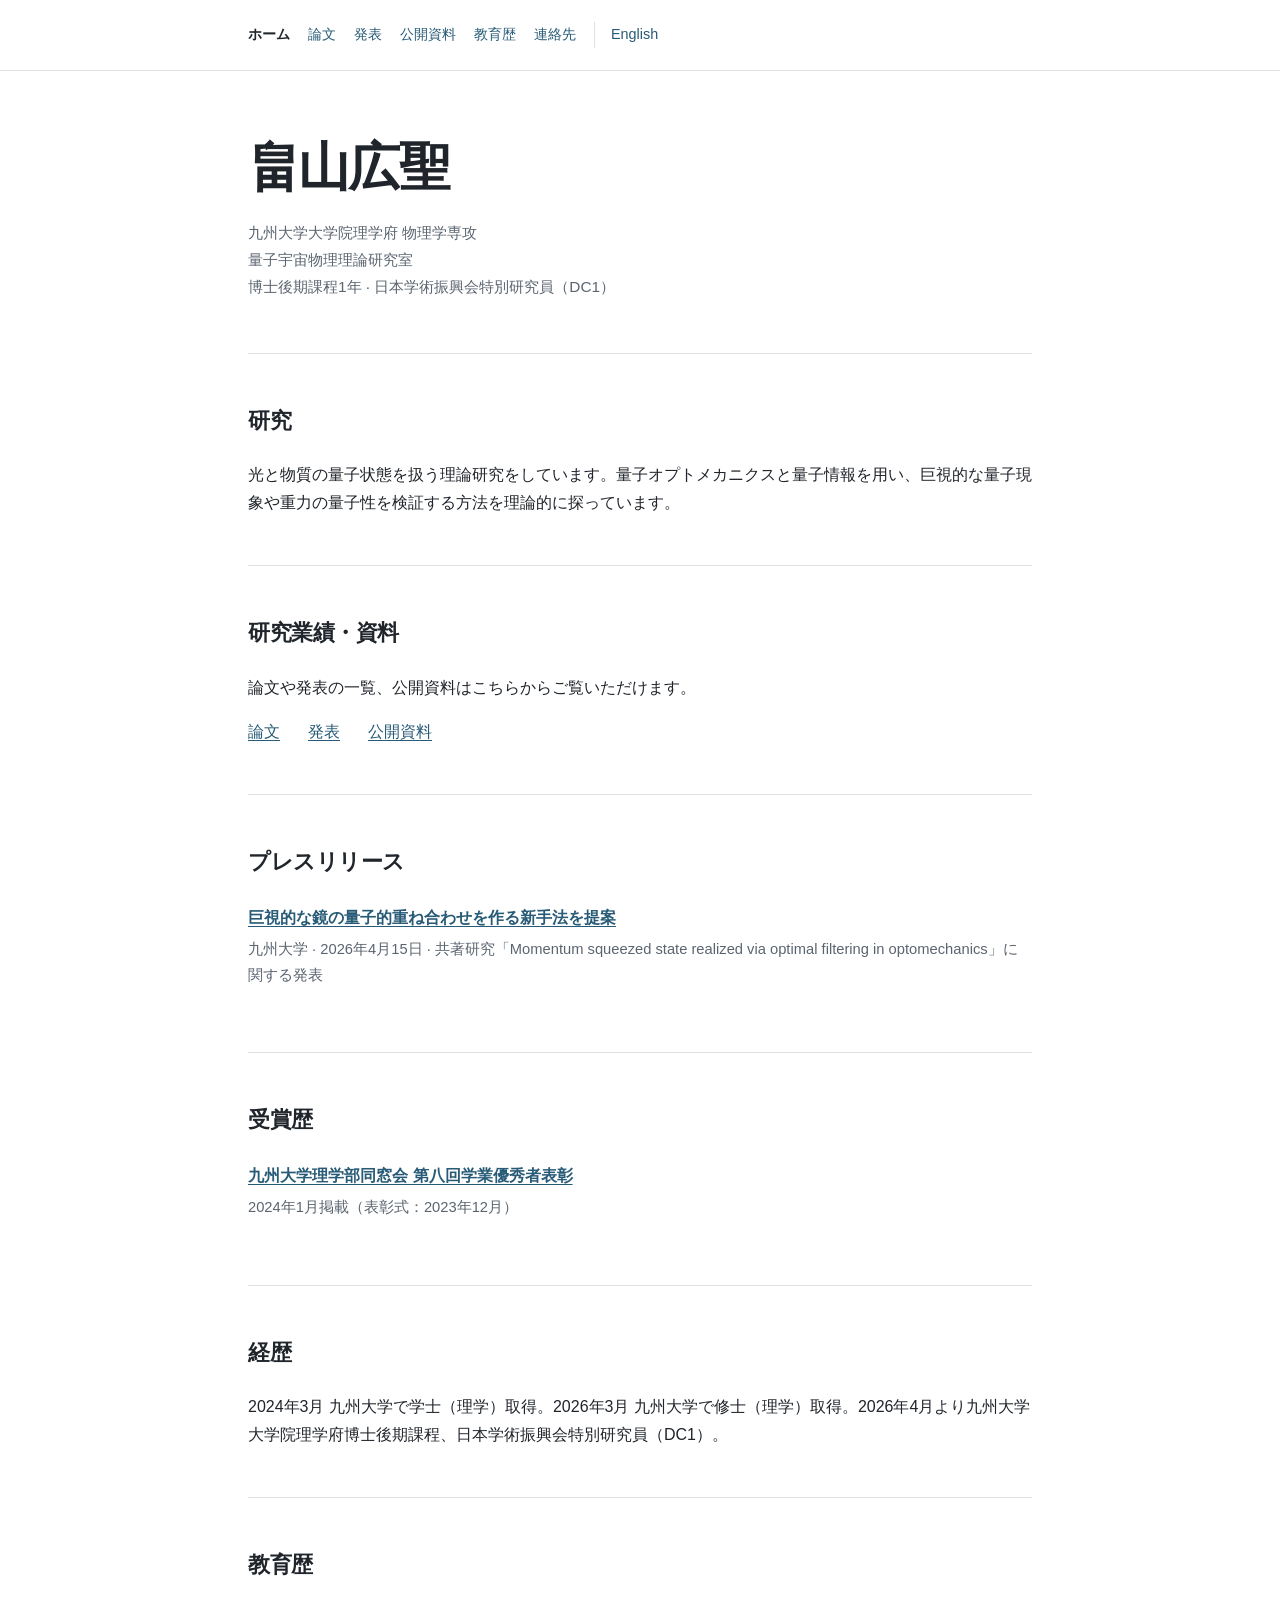
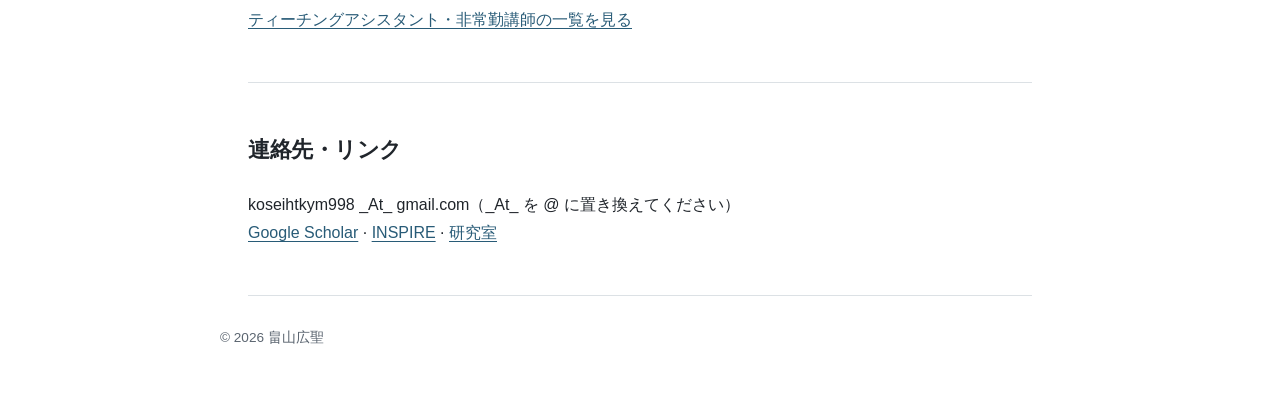
==== commit f5eea83c: "Update index.html" ====
--- a/index.html
+++ b/index.html
@@ -14,7 +14,7 @@
 <body>
 <header class="top"><div class="wrap"><a class="brand" href="/">畠山広聖</a><nav class="nav" aria-label="主要メニュー"><a href="/" aria-current="page">ホーム</a><a href="/publications/">論文</a><a href="/talks/">発表</a><a href="/resources/">公開資料</a><a href="/teaching/">教育歴</a><a href="/#contact">連絡先</a><a class="lang" href="/en/" lang="en">English</a></nav></div></header>
 <main class="wrap">
-<section class="hero"><h1>畠山広聖</h1><p class="meta">九州大学大学院理学府 物理学専攻<br>粒子宇宙論中講座 · 量子宇宙物理理論研究室<br>博士後期課程1年 · 日本学術振興会特別研究員（DC1）</p></section>
+<section class="hero"><h1>畠山広聖</h1><p class="meta">九州大学大学院理学府 物理学専攻<br>量子宇宙物理理論研究室　<br>博士後期課程1年 · 日本学術振興会特別研究員（DC1）</p></section>
 <section class="section" id="research"><h2>研究</h2><p>光と物質の量子状態を扱う理論研究をしています。量子オプトメカニクスと量子情報を用い、巨視的な量子現象や重力の量子性を検証する方法を理論的に探っています。</p></section>
 <section class="section directory"><h2>研究業績・資料</h2><p>論文や発表の一覧、公開資料はこちらからご覧いただけます。</p><ul class="directory-list"><li id="publications"><a href="/publications/">論文</a></li><li id="talks"><a href="/talks/">発表</a></li><li id="resources"><a href="/resources/">公開資料</a></li></ul></section>
 <section class="section" id="press"><h2>プレスリリース</h2><ul class="list"><li><h3><a href="https://www.kyushu-u.ac.jp/ja/researches/view/1453/">巨視的な鏡の量子的重ね合わせを作る新手法を提案</a></h3><div class="detail">九州大学 · 2026年4月15日 · 共著研究「Momentum squeezed state realized via optimal filtering in optomechanics」に関する発表</div></li></ul></section>
